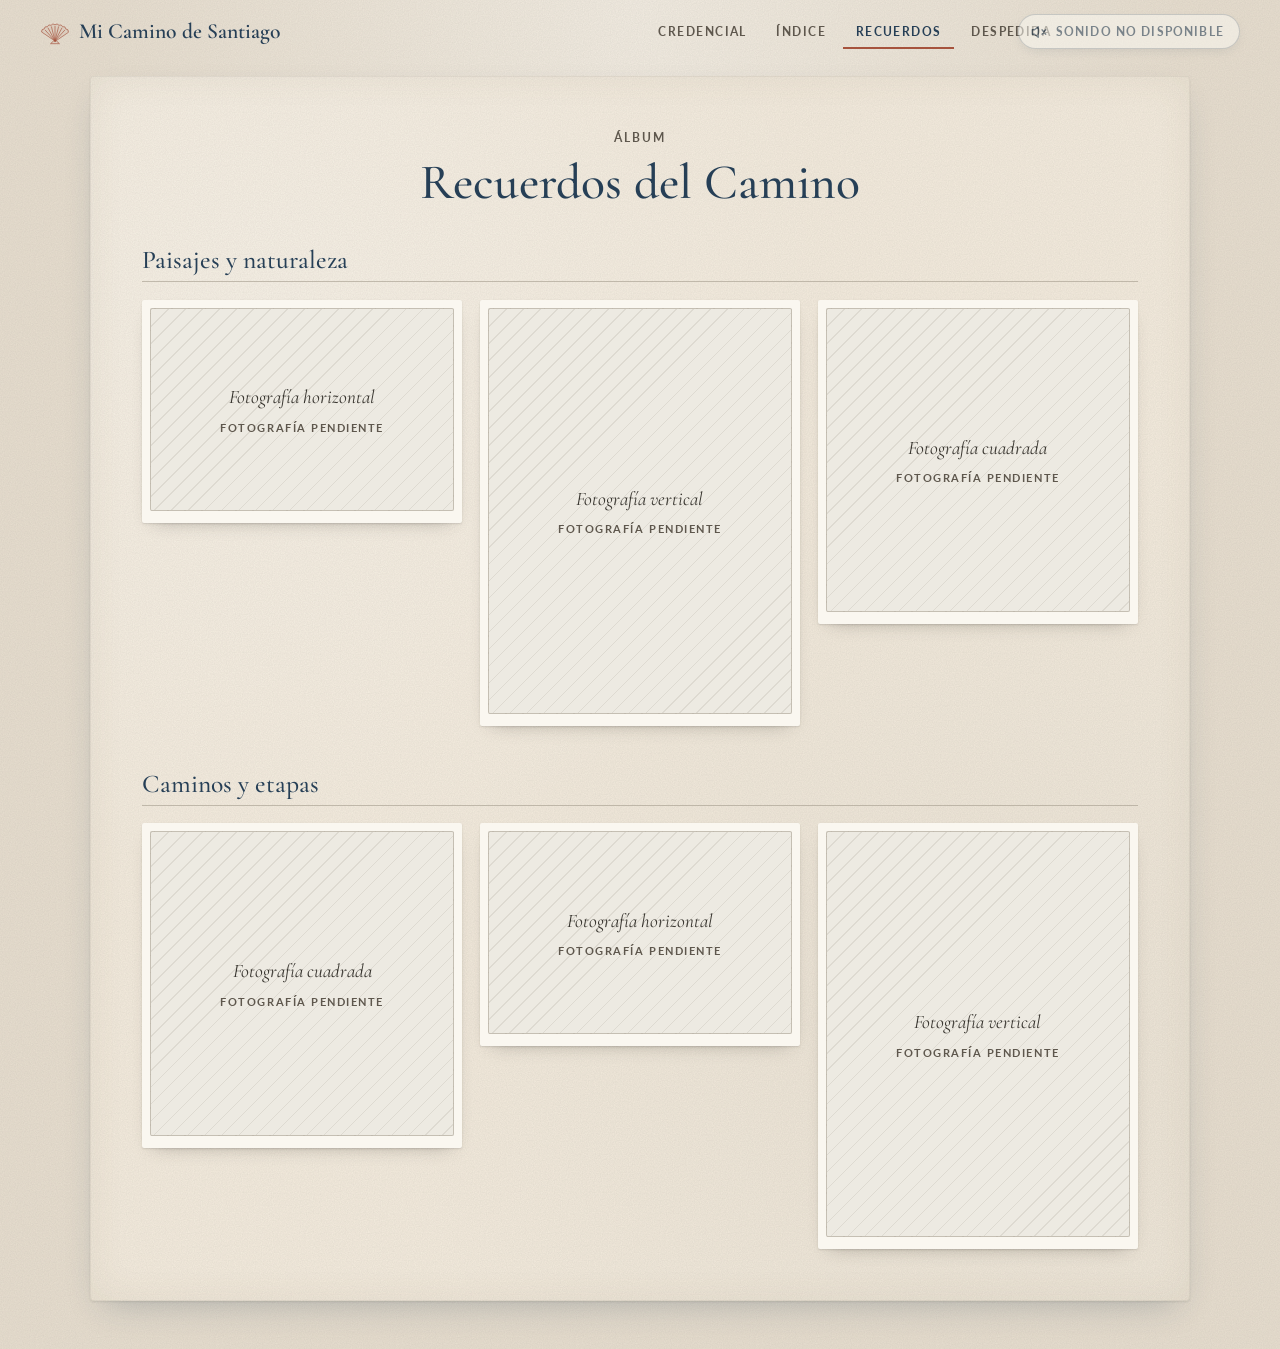
==== album.html @ f54a3381 ":tada: initial commit" ====
<!doctype html>
<html lang="es">
  <head>
    <meta charset="utf-8" />
    <meta name="viewport" content="width=device-width, initial-scale=1" />
    <title>Recuerdos del Camino — Mi Camino de Santiago</title>
    <link rel="preconnect" href="https://fonts.googleapis.com" />
    <link rel="preconnect" href="https://fonts.gstatic.com" crossorigin />
    <link
      rel="stylesheet"
      href="https://fonts.googleapis.com/css2?family=Caveat:wght@500&family=Cormorant+Garamond:ital,wght@0,500;0,600;1,500&family=Lato:wght@400;700&display=swap"
    />
    <link rel="stylesheet" href="css/styles.css" />
  </head>
  <body data-page="album">
    <aside class="sound-dock" data-persist aria-label="Sonido ambiental">
      <button class="sound-toggle" type="button" data-sound-toggle aria-pressed="false">
        <svg class="sound-toggle__icon" viewBox="0 0 24 24" aria-hidden="true">
          <path d="M11 5 6 9H3v6h3l5 4V5Z" />
          <path class="sound-toggle__wave" d="M15.5 8.5a5 5 0 0 1 0 7" />
          <path class="sound-toggle__wave" d="M18.5 5.5a9 9 0 0 1 0 13" />
          <path class="sound-toggle__off" d="m16 9 5 6m0-6-5 6" />
        </svg>
        <span class="sound-toggle__label" data-sound-label>Activar sonido</span>
      </button>
    </aside>

    <header class="site-header">
      <a class="brand" href="index.html"><span class="brand__shell" data-art="shell" data-art-label=""></span>Mi Camino de Santiago</a>
      <nav class="site-nav" aria-label="Principal">
        <ul>
          <li><a href="credential.html">Credencial</a></li>
          <li><a href="stamp-index.html">Índice</a></li>
          <li><a href="album.html" aria-current="page">Recuerdos</a></li>
          <li><a href="farewell.html">Despedida</a></li>
        </ul>
      </nav>
    </header>

    <main id="main" class="page">
      <article class="album paper" aria-labelledby="album-title">
        <header class="album__intro">
          <p class="kicker">Álbum</p>
          <h1 id="album-title">Recuerdos del Camino</h1>
        </header>
        <div id="album-root"></div>
      </article>

      <dialog class="lightbox" id="lightbox" aria-label="Fotografía ampliada">
        <div class="lightbox__inner">
          <button class="lightbox__close" type="button" data-close aria-label="Cerrar">×</button>
          <div id="lightbox-stage"></div>
        </div>
      </dialog>
    </main>

    <script src="js/art.js" defer></script>
    <script src="js/album.js" defer></script>
    <script src="js/stamps.js" defer></script>
    <script src="js/app.js" defer></script>
    <script src="js/music.js" defer></script>
  </body>
</html>
---- css/styles.css ----
/* ==========================================================================
   Mi Camino de Santiago — styles
   ========================================================================== */

:root {
  --cream: #f3ebdd;
  --ivory: #faf7f0;
  --blue: #263f56;
  --terra: #a6533d;
  --charcoal: #393630;
  --gray: #a49b8c;
  --olive: #747b59;

  --ink-soft: #5e574d;
  --desk: #e7decf;
  --line: rgba(164, 155, 140, 0.6);

  --serif: 'Cormorant Garamond', Georgia, 'Times New Roman', serif;
  --sans: 'Lato', system-ui, -apple-system, 'Segoe UI', sans-serif;
  --hand: 'Caveat', 'Segoe Print', cursive;

  --radius: 4px;
  --shadow-paper: 0 1px 2px rgba(57, 54, 48, 0.12), 0 14px 34px -14px rgba(38, 63, 86, 0.3);
  --grain: url("data:image/svg+xml,%3Csvg xmlns='http://www.w3.org/2000/svg' width='180' height='180'%3E%3Cfilter id='n'%3E%3CfeTurbulence type='fractalNoise' baseFrequency='.85' numOctaves='2' stitchTiles='stitch'/%3E%3CfeColorMatrix values='0 0 0 0 .22 0 0 0 0 .2 0 0 0 0 .18 0 0 0 .14 0'/%3E%3C/filter%3E%3Crect width='100%25' height='100%25' filter='url(%23n)'/%3E%3C/svg%3E");
}

/* ---------- Base ---------- */

*,
*::before,
*::after {
  box-sizing: border-box;
}

[hidden] {
  display: none !important;
}

html {
  -webkit-text-size-adjust: 100%;
}

body {
  margin: 0;
  min-height: 100vh;
  font-family: var(--sans);
  font-size: 1.0625rem;
  line-height: 1.65;
  color: var(--charcoal);
  background-color: var(--desk);
  background-image: var(--grain), radial-gradient(ellipse at 50% 0%, rgba(250, 247, 240, 0.55), transparent 60%);
}

img,
svg {
  max-width: 100%;
}

img {
  display: block;
}

h1,
h2,
h3 {
  margin: 0;
  font-family: var(--serif);
  font-weight: 600;
  line-height: 1.1;
  color: var(--blue);
}

p {
  margin: 0 0 1em;
}

a {
  color: var(--blue);
}

:focus-visible {
  outline: 2px solid var(--terra);
  outline-offset: 3px;
  border-radius: 2px;
}

.visually-hidden {
  position: absolute !important;
  width: 1px;
  height: 1px;
  padding: 0;
  margin: -1px;
  overflow: hidden;
  clip: rect(0 0 0 0);
  white-space: nowrap;
  border: 0;
}

.kicker {
  margin: 0 0 0.5rem;
  font-family: var(--sans);
  font-size: 0.72rem;
  font-weight: 700;
  letter-spacing: 0.16em;
  text-transform: uppercase;
  color: var(--ink-soft);
}

.handwritten {
  margin: 0;
  font-family: var(--hand);
  font-size: 1.5rem;
  line-height: 1.3;
  color: var(--blue);
}

main {
  animation: page-in 0.35s ease-out both;
}

main:focus {
  outline: none;
}

@keyframes page-in {
  from {
    opacity: 0;
  }
  to {
    opacity: 1;
  }
}

/* ---------- Paper ---------- */

.paper {
  position: relative;
  background-color: var(--cream);
  background-image: var(--grain),
    radial-gradient(circle at 16% 20%, rgba(250, 247, 240, 0.45), transparent 42%),
    radial-gradient(circle at 84% 80%, rgba(164, 155, 140, 0.1), transparent 45%),
    radial-gradient(ellipse 120% 110% at 50% 50%, transparent 58%, rgba(120, 98, 70, 0.11) 100%);
  border-radius: var(--radius);
  box-shadow: var(--shadow-paper);
}

.paper::after {
  content: '';
  position: absolute;
  inset: 0;
  border-radius: inherit;
  pointer-events: none;
  box-shadow: inset 0 0 0 1px rgba(57, 54, 48, 0.06), inset 0 0 36px rgba(120, 98, 70, 0.08);
}

/* ---------- Buttons ---------- */

.btn {
  display: inline-flex;
  align-items: center;
  justify-content: center;
  gap: 0.5rem;
  padding: 0.7rem 1.25rem;
  font: 700 0.78rem/1.2 var(--sans);
  letter-spacing: 0.12em;
  text-transform: uppercase;
  text-decoration: none;
  color: var(--blue);
  background: transparent;
  border: 1.5px solid currentColor;
  border-radius: 999px;
  cursor: pointer;
  transition: background-color 0.2s, color 0.2s, box-shadow 0.2s, transform 0.1s;
}

.btn:hover {
  color: var(--ivory);
  background-color: var(--blue);
  border-color: var(--blue);
}

.btn:active {
  transform: translateY(1px);
}

.btn[disabled] {
  opacity: 0.4;
  cursor: not-allowed;
  color: var(--blue);
  background: transparent;
  transform: none;
}

.btn small {
  font-size: 0.85em;
  font-weight: 400;
  letter-spacing: 0.04em;
  text-transform: none;
}

.btn--quiet {
  border-color: transparent;
}

.btn--quiet:hover {
  color: var(--blue);
  background-color: rgba(38, 63, 86, 0.08);
  border-color: transparent;
}

.btn--cream {
  color: var(--blue);
  background-color: var(--cream);
  border-color: var(--cream);
}

.btn--cream:hover {
  color: var(--blue);
  background-color: var(--ivory);
  border-color: var(--ivory);
  box-shadow: 0 0 0 4px rgba(243, 235, 221, 0.25);
}

.btn--cream:focus-visible {
  outline-color: var(--cream);
}

/* ---------- Sound toggle ---------- */

.sound-toggle {
  display: inline-flex;
  align-items: center;
  gap: 0.5rem;
  padding: 0.45rem 0.95rem 0.45rem 0.7rem;
  font: 700 0.72rem/1.2 var(--sans);
  letter-spacing: 0.1em;
  text-transform: uppercase;
  color: var(--blue);
  background: var(--ivory);
  border: 1.5px solid rgba(38, 63, 86, 0.35);
  border-radius: 999px;
  cursor: pointer;
  transition: background-color 0.2s, color 0.2s, border-color 0.2s, transform 0.1s;
}

.sound-toggle:hover {
  border-color: var(--blue);
}

.sound-toggle:active {
  transform: translateY(1px);
}

.sound-toggle[aria-pressed='true'] {
  color: var(--ivory);
  background: var(--blue);
  border-color: var(--blue);
}

.sound-toggle[disabled] {
  opacity: 0.55;
  cursor: not-allowed;
  transform: none;
}

.sound-toggle__icon {
  width: 18px;
  height: 18px;
  flex: none;
  fill: none;
  stroke: currentColor;
  stroke-width: 1.8;
  stroke-linecap: round;
  stroke-linejoin: round;
}

.sound-toggle__wave,
[data-state='on'] .sound-toggle__off {
  display: none;
}

[data-state='on'] .sound-toggle__wave {
  display: inline;
}

[data-state='loading'] .sound-toggle__icon {
  animation: pulse 1.2s ease-in-out infinite;
}

@keyframes pulse {
  50% {
    opacity: 0.35;
  }
}

.sound-dock {
  position: fixed;
  top: 0.9rem;
  right: clamp(1rem, 4vw, 2.5rem);
  z-index: 20;
}

.sound-dock .sound-toggle {
  box-shadow: 0 4px 14px -6px rgba(38, 63, 86, 0.35);
}

@media (max-width: 560px) {
  .sound-toggle {
    padding: 0.55rem;
  }

  .sound-toggle__label {
    position: absolute;
    width: 1px;
    height: 1px;
    overflow: hidden;
    clip: rect(0 0 0 0);
    white-space: nowrap;
  }
}

.ambient-player {
  position: fixed;
  left: -10000px;
  top: 0;
  width: 200px;
  height: 200px;
  overflow: hidden;
  pointer-events: none;
}

/* ---------- Header ---------- */

.site-header {
  display: flex;
  flex-wrap: wrap;
  align-items: center;
  justify-content: space-between;
  gap: 0.75rem 1.25rem;
  padding: 0.9rem calc(clamp(1rem, 4vw, 2.5rem) + 11rem) 0.9rem clamp(1rem, 4vw, 2.5rem);
}

@media (max-width: 760px) {
  .site-header {
    padding-right: clamp(1rem, 4vw, 2.5rem);
  }

  .brand {
    margin-right: 11rem;
  }
}

@media (max-width: 560px) {
  .brand {
    margin-right: 3rem;
  }
}

.brand {
  display: inline-flex;
  align-items: center;
  gap: 0.55rem;
  font-family: var(--serif);
  font-size: 1.35rem;
  font-weight: 600;
  color: var(--blue);
  text-decoration: none;
}

.brand:hover {
  color: var(--terra);
}

.brand__shell {
  display: inline-block;
  width: 30px;
  height: 30px;
  color: var(--terra);
}

.brand__shell svg {
  width: 100%;
  height: 100%;
  display: block;
}

.site-nav ul {
  display: flex;
  gap: 0.25rem;
  margin: 0;
  padding: 0;
  list-style: none;
}

.site-nav a {
  display: block;
  padding: 0.45rem 0.8rem;
  font-size: 0.75rem;
  font-weight: 700;
  letter-spacing: 0.12em;
  text-transform: uppercase;
  text-decoration: none;
  color: var(--ink-soft);
  border-radius: 999px;
  transition: background-color 0.2s, color 0.2s;
}

.site-nav a:hover {
  color: var(--blue);
  background: rgba(38, 63, 86, 0.08);
}

.site-nav a:active {
  background: rgba(38, 63, 86, 0.14);
}

.site-nav a[aria-current='page'] {
  color: var(--blue);
  box-shadow: inset 0 -2px 0 var(--terra);
  border-radius: 0;
}

@media (max-width: 760px) {
  .site-nav {
    order: 3;
    width: 100%;
    overflow-x: auto;
  }

  .site-nav {
    scrollbar-width: none;
  }

  .site-nav::-webkit-scrollbar {
    display: none;
  }

  .site-nav ul {
    justify-content: space-between;
    gap: 0;
    min-width: max-content;
  }

  .site-nav a {
    padding: 0.4rem 0.55rem;
    letter-spacing: 0.08em;
  }
}

/* ---------- Cover ---------- */

.page-cover {
  display: flex;
  flex-direction: column;
}

.cover {
  flex: 1;
  display: grid;
  place-items: center;
  padding: 4.5rem 1rem 3rem;
}

.booklet {
  position: relative;
  display: flex;
  flex-direction: column;
  align-items: center;
  justify-content: space-between;
  gap: 1.25rem;
  width: min(390px, 90vw);
  min-height: min(560px, 125vw);
  padding: 2.75rem 2rem 2.5rem 2.6rem;
  text-align: center;
  color: var(--cream);
  background-color: var(--blue);
  background-image: var(--grain),
    repeating-linear-gradient(0deg, rgba(255, 255, 255, 0.025) 0 1px, transparent 1px 3px),
    repeating-linear-gradient(90deg, rgba(0, 0, 0, 0.035) 0 1px, transparent 1px 3px),
    linear-gradient(90deg, rgba(0, 0, 0, 0.3), transparent 6%, rgba(255, 255, 255, 0.06) 7%, transparent 11%);
  border-radius: 4px 12px 12px 4px;
  box-shadow: 0 2px 3px rgba(0, 0, 0, 0.2), 0 34px 60px -24px rgba(38, 63, 86, 0.6),
    inset 0 0 0 1px rgba(255, 255, 255, 0.06), inset -8px 0 14px -10px rgba(0, 0, 0, 0.45);
}

.booklet::before {
  content: '';
  position: absolute;
  inset: 14px 14px 14px 24px;
  border: 1px solid rgba(243, 235, 221, 0.32);
  border-radius: 6px;
  pointer-events: none;
}

.booklet__kicker {
  margin: 0;
  font-size: 0.7rem;
  font-weight: 700;
  letter-spacing: 0.28em;
  text-transform: uppercase;
  color: rgba(243, 235, 221, 0.82);
}

.booklet__title {
  font-size: clamp(2.2rem, 8vw, 2.8rem);
  font-weight: 500;
  color: var(--cream);
}

.booklet__shell {
  display: flex;
  flex-direction: column;
  align-items: center;
  gap: 0.5rem;
}

.booklet__hint {
  margin: 0;
  font-size: 0.78rem;
  color: rgba(243, 235, 221, 0.8);
}

/* ---------- Scallop shell ---------- */

.shell-toggle {
  display: grid;
  place-items: center;
  width: 156px;
  height: 156px;
  padding: 0;
  color: var(--cream);
  background: none;
  border: 0;
  border-radius: 50%;
  cursor: pointer;
  transition: transform 0.25s ease;
}

.shell-toggle:hover {
  transform: rotate(-4deg) scale(1.04);
}

.shell-toggle:active {
  transform: scale(0.97);
}

.shell-toggle:focus-visible {
  outline-color: var(--cream);
  outline-offset: 4px;
}

.shell-toggle__front,
.shell-toggle__front svg {
  display: block;
  width: 150px;
  height: 150px;
}

.shell-toggle.is-revealed .shell-toggle__front {
  display: none;
}

.shell-toggle__back {
  display: grid;
  place-items: center;
  width: 150px;
  height: 150px;
  padding: 1.25rem;
  font-family: var(--hand);
  font-size: 1.3rem;
  line-height: 1.15;
  color: var(--blue);
  background: var(--cream);
  border-radius: 50%;
  box-shadow: inset 0 0 0 4px var(--cream), inset 0 0 0 5.5px rgba(38, 63, 86, 0.55);
}

/* ---------- Page ---------- */

.page {
  max-width: 1180px;
  margin: 0 auto;
  padding: 0.75rem clamp(0.75rem, 3vw, 2rem) 3rem;
}

/* ---------- Credential ---------- */

.spread {
  display: grid;
  grid-template-columns: 1fr;
  max-width: 560px;
  margin: 0 auto;
}

.leaf {
  display: flex;
  flex-direction: column;
  min-height: 600px;
  padding: 2rem clamp(1.1rem, 3vw, 2.5rem) 1.25rem;
}

@media (min-width: 900px) {
  .spread {
    grid-template-columns: 1fr 1fr;
    max-width: 1100px;
    filter: drop-shadow(0 22px 28px rgba(38, 63, 86, 0.2));
  }

  .spread .leaf {
    box-shadow: none;
  }

  .spread .leaf:nth-child(1) {
    border-radius: var(--radius) 0 0 var(--radius);
  }

  .spread .leaf:nth-child(2) {
    border-radius: 0 var(--radius) var(--radius) 0;
  }

  .spread .leaf::before {
    content: '';
    position: absolute;
    top: 0;
    bottom: 0;
    width: 44px;
    pointer-events: none;
  }

  .spread .leaf:nth-child(1)::before {
    right: 0;
    background: linear-gradient(90deg, transparent, rgba(57, 54, 48, 0.13));
  }

  .spread .leaf:nth-child(2)::before {
    left: 0;
    background: linear-gradient(270deg, transparent, rgba(57, 54, 48, 0.1));
  }
}

@media (max-width: 899px) {
  .leaf {
    min-height: auto;
  }
}

.leaf__head {
  margin-bottom: 1.4rem;
  padding-bottom: 1rem;
  text-align: center;
  border-bottom: 1px solid var(--line);
}

.leaf__title {
  font-size: 1.75rem;
  font-weight: 500;
}

.leaf__grid {
  flex: 1;
  display: grid;
  grid-template-columns: minmax(0, 1fr) minmax(0, 1fr);
  align-content: start;
  align-items: start;
  gap: 1rem;
  margin: 0;
  padding: 0;
  list-style: none;
}

.leaf__grid[data-count='2'] li:nth-child(2) {
  margin-top: 3rem;
}

.leaf__grid[data-count='3'] li:nth-child(3) {
  grid-column: 1 / -1;
  justify-self: center;
  width: calc(50% - 0.5rem);
}

.leaf__foot {
  padding-top: 1rem;
  font-family: var(--serif);
  font-style: italic;
  text-align: center;
  color: var(--ink-soft);
}

.leaf--blank {
  justify-content: center;
  align-items: center;
}

.leaf__end {
  margin: 0;
  font-family: var(--serif);
  font-size: 1.25rem;
  font-style: italic;
  color: var(--ink-soft);
}

.slot {
  position: relative;
  aspect-ratio: 1;
  border: 1px dashed rgba(164, 155, 140, 0.9);
  border-radius: 3px;
}

.slot__link,
.slot__inner {
  position: absolute;
  inset: 0;
  display: flex;
  flex-direction: column;
  align-items: center;
  justify-content: center;
  gap: 0.45rem;
  padding: 0.75rem;
  color: inherit;
  text-decoration: none;
  border-radius: inherit;
}

.slot__link {
  transition: background-color 0.2s;
}

.slot__link:hover {
  background-color: rgba(250, 247, 240, 0.65);
}

.slot__num {
  position: absolute;
  top: 0.45rem;
  left: 0.6rem;
  font-size: 0.7rem;
  font-weight: 700;
  letter-spacing: 0.12em;
  color: var(--ink-soft);
}

.slot__art {
  display: block;
  width: 68%;
  max-width: 150px;
  transform: rotate(var(--rot, 0deg));
  transition: transform 0.25s ease;
}

.slot__art svg {
  display: block;
  width: 100%;
  height: auto;
}

.slot__link:hover .slot__art {
  transform: rotate(var(--rot, 0deg)) scale(1.06);
}

.slot__link:active .slot__art {
  transform: rotate(var(--rot, 0deg)) scale(0.97);
}

.slot__title {
  font-size: 0.78rem;
  line-height: 1.3;
  text-align: center;
  color: var(--ink-soft);
}

.slot--ready .slot__title {
  font-weight: 700;
  color: var(--charcoal);
}

.slot--pending .slot__art {
  width: 50%;
  color: var(--gray);
}

@media (max-width: 420px) {
  .leaf__grid {
    gap: 0.6rem;
  }

  .slot__title {
    font-size: 0.72rem;
  }
}

/* ---------- Stamp artwork ---------- */

.stamp-art {
  overflow: visible;
}

.stamp-art text {
  font-family: var(--sans);
  font-weight: 700;
}

.stamp-art .art-serif {
  font-family: var(--serif);
  font-weight: 600;
}

/* ---------- Pager ---------- */

.pager {
  display: flex;
  flex-wrap: wrap;
  align-items: center;
  justify-content: space-between;
  gap: 0.75rem;
  max-width: 1100px;
  margin: 1.5rem auto 0;
}

.pager__status {
  margin: 0;
  font-size: 0.85rem;
  color: var(--ink-soft);
}

.pager__center {
  display: flex;
  flex-wrap: wrap;
  justify-content: center;
  gap: 0.25rem;
}

@media (max-width: 640px) {
  .pager {
    justify-content: center;
  }

  .pager__status,
  .pager__center {
    order: -1;
    width: 100%;
    text-align: center;
  }
}

/* ---------- Stamp index ---------- */

.index {
  max-width: 900px;
  margin: 0 auto;
  padding: clamp(1.5rem, 5vw, 3.25rem);
}

.index__intro {
  text-align: center;
}

.index__intro h1 {
  font-size: clamp(2.2rem, 6vw, 3.1rem);
  font-weight: 500;
}

.index__chapters {
  display: grid;
  gap: 2.25rem;
  margin-top: 2.25rem;
}

@media (min-width: 760px) {
  .index__chapters {
    grid-template-columns: 1fr 1fr;
    column-gap: 3rem;
  }
}

.index__chapter h2 {
  margin-bottom: 0.5rem;
  padding-bottom: 0.45rem;
  font-size: 1.5rem;
  font-weight: 500;
  border-bottom: 1px solid var(--line);
}

.index__chapter .kicker {
  margin-bottom: 0.2rem;
}

.index__list {
  margin: 0;
  padding: 0;
  list-style: none;
}

.index__item {
  display: grid;
  grid-template-columns: 2.4rem 1fr auto;
  align-items: baseline;
  gap: 0.75rem;
  padding: 0.4rem 0.5rem;
  color: var(--charcoal);
  text-decoration: none;
  border-radius: 3px;
}

a.index__item {
  transition: background-color 0.2s;
}

a.index__item:hover {
  background-color: rgba(38, 63, 86, 0.08);
}

a.index__item:active {
  background-color: rgba(38, 63, 86, 0.14);
}

a.index__item .index__title {
  font-weight: 700;
}

.index__num {
  font-family: var(--serif);
  font-size: 1.2rem;
  font-weight: 600;
  color: var(--blue);
}

.index__status {
  font-size: 0.68rem;
  font-weight: 700;
  letter-spacing: 0.12em;
  text-transform: uppercase;
  color: var(--terra);
}

.index__item.is-pending,
.is-pending .index__num,
.is-pending .index__status {
  color: var(--ink-soft);
  font-weight: 400;
}

/* ---------- Stamp sheet ---------- */

.sheet {
  max-width: 1060px;
  margin: 0 auto;
  padding: clamp(1.25rem, 4.5vw, 3.25rem);
}

.sheet__head::after {
  content: '';
  display: table;
  clear: both;
}

.sheet__title {
  margin-bottom: 0.35rem;
  font-size: clamp(2.2rem, 5.5vw, 3.5rem);
  font-weight: 500;
}

.sheet__subtitle {
  font-family: var(--serif);
  font-size: 1.3rem;
  font-style: italic;
  color: var(--ink-soft);
}

.sheet__stamp {
  float: right;
  display: block;
  width: clamp(92px, 14vw, 140px);
  margin: 0 0 1rem 1.25rem;
  opacity: 0.93;
  transform: rotate(var(--rot, 0deg));
}

.sheet__stamp svg {
  display: block;
  width: 100%;
  height: auto;
}

.sheet__date {
  margin: 0;
  font-size: 0.8rem;
  font-weight: 700;
  letter-spacing: 0.16em;
  text-transform: uppercase;
  color: var(--terra);
}

.prose p {
  max-width: 62ch;
}

/* Stamp layout: preparation */

.layout-prep {
  display: grid;
  gap: 2rem;
}

@media (min-width: 820px) {
  .layout-prep {
    grid-template-columns: 5fr 7fr;
    align-items: start;
    gap: 3rem;
  }
}

.layout-prep .photo--print {
  transform: rotate(-1.2deg);
}

.diary-note {
  position: relative;
  max-width: 320px;
  margin: 2rem auto 0;
  padding: 1.25rem 1.25rem 1.35rem;
  background: var(--ivory);
  transform: rotate(1.6deg);
  box-shadow: 0 1px 2px rgba(57, 54, 48, 0.15), 0 8px 16px -10px rgba(57, 54, 48, 0.4);
}

.diary-note::before {
  content: '';
  position: absolute;
  top: -11px;
  left: 50%;
  width: 86px;
  height: 22px;
  background: rgba(164, 155, 140, 0.32);
  transform: translateX(-50%) rotate(-3deg);
}

.tips {
  margin-top: 2rem;
  padding: 1.25rem 1.5rem;
  background: rgba(250, 247, 240, 0.7);
  border-left: 3px solid var(--olive);
  border-radius: 0 3px 3px 0;
}

.tips h2 {
  margin-bottom: 0.75rem;
  font-size: 1.4rem;
  color: var(--olive);
}

.tips ul {
  display: grid;
  gap: 0.5rem;
  margin: 0;
  padding: 0;
  list-style: none;
}

.tips li {
  position: relative;
  padding-left: 1.5rem;
}

.tips li::before {
  content: '→';
  position: absolute;
  left: 0;
  color: var(--terra);
}

/* Stamp layout: day on the Camino */

.layout-day .layout-day__hero {
  margin-bottom: 2rem;
}

.layout-day__head {
  margin-bottom: 2rem;
  padding-bottom: 1.25rem;
  border-bottom: 1px solid var(--line);
}

.layout-day__head .sheet__stamp {
  position: relative;
  margin-top: -4.5rem;
}

.layout-day__body {
  display: grid;
  gap: 2.25rem;
}

@media (min-width: 820px) {
  .layout-day__body {
    grid-template-columns: 7fr 4fr;
    gap: 3rem;
  }
}

.moments h2 {
  margin-bottom: 1.1rem;
  font-size: 1.6rem;
}

.moments ol {
  display: grid;
  gap: 1.1rem;
  margin: 0;
  padding: 0;
  list-style: none;
  counter-reset: moment;
}

.moments li {
  position: relative;
  padding-left: 2.6rem;
  counter-increment: moment;
}

.moments li::before {
  content: counter(moment, upper-roman);
  position: absolute;
  left: 0;
  top: -0.2rem;
  font-family: var(--serif);
  font-size: 1.5rem;
  font-style: italic;
  color: var(--terra);
}

.facts {
  display: grid;
  grid-template-columns: auto 1fr;
  gap: 0.5rem 1rem;
  margin: 0 0 2rem;
  padding: 1rem 1.25rem;
  font-size: 0.95rem;
  background: rgba(250, 247, 240, 0.55);
  border: 1.5px solid var(--olive);
  border-radius: 3px;
}

.facts dt {
  padding-top: 0.2rem;
  font-size: 0.7rem;
  font-weight: 700;
  letter-spacing: 0.14em;
  text-transform: uppercase;
  color: var(--ink-soft);
}

.facts dd {
  margin: 0;
}

.secret .photo--print {
  transform: rotate(1.4deg);
}

.secret__btn {
  width: 100%;
  margin-top: 1rem;
}

.secret__btn.is-revealed {
  color: var(--ivory);
  background: var(--terra);
  border-color: var(--terra);
}

.secret__story {
  margin-top: 0.85rem;
  padding: 0.85rem 1rem;
  font-size: 1.4rem;
  background: var(--ivory);
  border-radius: 3px;
}

/* Stamp layout: pending */

.layout-pending {
  max-width: 640px;
  text-align: center;
}

.layout-pending__art {
  display: block;
  width: 130px;
  margin: 0 auto 1.25rem;
  color: var(--gray);
}

.layout-pending__art svg {
  display: block;
  width: 100%;
  height: auto;
}

.layout-pending__text {
  margin: 0.5rem 0 0;
  font-family: var(--serif);
  font-size: 1.3rem;
  font-style: italic;
  color: var(--ink-soft);
}

/* ---------- Photos ---------- */

.photo {
  position: relative;
  margin: 0;
}

.photo--landscape {
  --ratio: 3 / 2;
}

.photo--portrait {
  --ratio: 3 / 4;
}

.photo--square {
  --ratio: 1 / 1;
}

.photo--panorama {
  --ratio: 21 / 9;
}

@media (max-width: 600px) {
  .photo--panorama {
    --ratio: 16 / 9;
  }
}

.photo img,
.photo__ph {
  width: 100%;
  aspect-ratio: var(--ratio);
  object-fit: cover;
  border-radius: 2px;
}

.photo__ph {
  display: flex;
  flex-direction: column;
  align-items: center;
  justify-content: center;
  gap: 0.3rem;
  padding: 1rem;
  text-align: center;
  color: var(--ink-soft);
  background-color: rgba(164, 155, 140, 0.14);
  background-image: repeating-linear-gradient(135deg, rgba(164, 155, 140, 0.2) 0 1px, transparent 1px 12px);
  border: 1px solid rgba(164, 155, 140, 0.55);
}

.photo__ph-label {
  font-family: var(--serif);
  font-size: 1.2rem;
  font-style: italic;
  color: var(--charcoal);
}

.photo__ph-hint {
  font-size: 0.68rem;
  font-weight: 700;
  letter-spacing: 0.14em;
  text-transform: uppercase;
}

.photo figcaption {
  margin-top: 0.6rem;
  font-size: 0.9rem;
  color: var(--ink-soft);
}

.photo--print {
  padding: 0.6rem 0.6rem 0.9rem;
  background: var(--ivory);
  box-shadow: 0 1px 2px rgba(57, 54, 48, 0.15), 0 10px 20px -12px rgba(57, 54, 48, 0.45);
}

/* ---------- Album ---------- */

.album {
  max-width: 1100px;
  margin: 0 auto;
  padding: clamp(1.5rem, 5vw, 3.25rem);
}

.album__intro {
  margin-bottom: 2.25rem;
  text-align: center;
}

.album__intro h1 {
  font-size: clamp(2.2rem, 6vw, 3.1rem);
  font-weight: 500;
}

.album__cat + .album__cat {
  margin-top: 2.75rem;
}

.album__cat h2 {
  margin-bottom: 1.1rem;
  padding-bottom: 0.45rem;
  font-size: 1.6rem;
  font-weight: 500;
  border-bottom: 1px solid var(--line);
}

.album__grid {
  margin: 0;
  padding: 0;
  list-style: none;
  columns: 3 230px;
  column-gap: 1.1rem;
}

.album__grid li {
  break-inside: avoid;
  margin-bottom: 1.1rem;
}

.album__item {
  display: block;
  width: 100%;
  padding: 0.5rem 0.5rem 0.75rem;
  font: inherit;
  background: var(--ivory);
  border: 0;
  border-radius: 2px;
  box-shadow: 0 1px 2px rgba(57, 54, 48, 0.15), 0 8px 18px -12px rgba(57, 54, 48, 0.45);
  cursor: zoom-in;
  transition: transform 0.2s ease, box-shadow 0.2s ease;
}

.album__item:hover {
  transform: translateY(-2px) rotate(-0.5deg);
  box-shadow: 0 2px 4px rgba(57, 54, 48, 0.15), 0 16px 26px -14px rgba(57, 54, 48, 0.5);
}

.album__item:active {
  transform: translateY(0) scale(0.99);
}

.lightbox {
  width: min(92vw, 1100px);
  max-height: 92vh;
  padding: 0;
  background: transparent;
  border: 0;
}

.lightbox::backdrop {
  background: rgba(38, 63, 86, 0.8);
}

.lightbox__inner {
  position: relative;
  padding: 0.75rem 0.75rem 1rem;
  background: var(--ivory);
  border-radius: 3px;
}

.lightbox .photo img,
.lightbox .photo__ph {
  max-height: 78vh;
  object-fit: contain;
}

.lightbox__close {
  position: absolute;
  top: 1.1rem;
  right: 1.1rem;
  z-index: 1;
  width: 2.5rem;
  height: 2.5rem;
  font-size: 1.5rem;
  line-height: 1;
  color: var(--blue);
  background: var(--ivory);
  border: 1.5px solid var(--blue);
  border-radius: 50%;
  cursor: pointer;
  transition: background-color 0.2s, color 0.2s;
}

.lightbox__close:hover {
  color: var(--ivory);
  background: var(--blue);
}

/* ---------- Farewell ---------- */

.farewell {
  max-width: 780px;
  margin: 0 auto;
  padding: clamp(2rem, 6vw, 4rem) clamp(1.25rem, 5vw, 3.5rem);
  text-align: center;
}

.farewell h1 {
  font-size: clamp(2.1rem, 5.5vw, 3.2rem);
  font-weight: 500;
}

.farewell__text {
  max-width: 56ch;
  margin: 1.25rem auto 0;
}

.farewell__seal {
  margin: 2.5rem auto 0;
}

.farewell__stamp {
  display: block;
  width: 180px;
  margin: 0 auto 1rem;
  transform: rotate(-6deg);
}

.farewell__stamp svg {
  display: block;
  width: 100%;
  height: auto;
}

.farewell__seal figcaption {
  font-family: var(--hand);
  font-size: 1.5rem;
  color: var(--terra);
}

.farewell__links {
  display: flex;
  flex-wrap: wrap;
  justify-content: center;
  gap: 0.75rem;
  margin-top: 2.5rem;
}

/* ---------- Reduced motion ---------- */

@media (prefers-reduced-motion: reduce) {
  *,
  *::before,
  *::after {
    animation: none !important;
    transition: none !important;
    scroll-behavior: auto !important;
  }
}
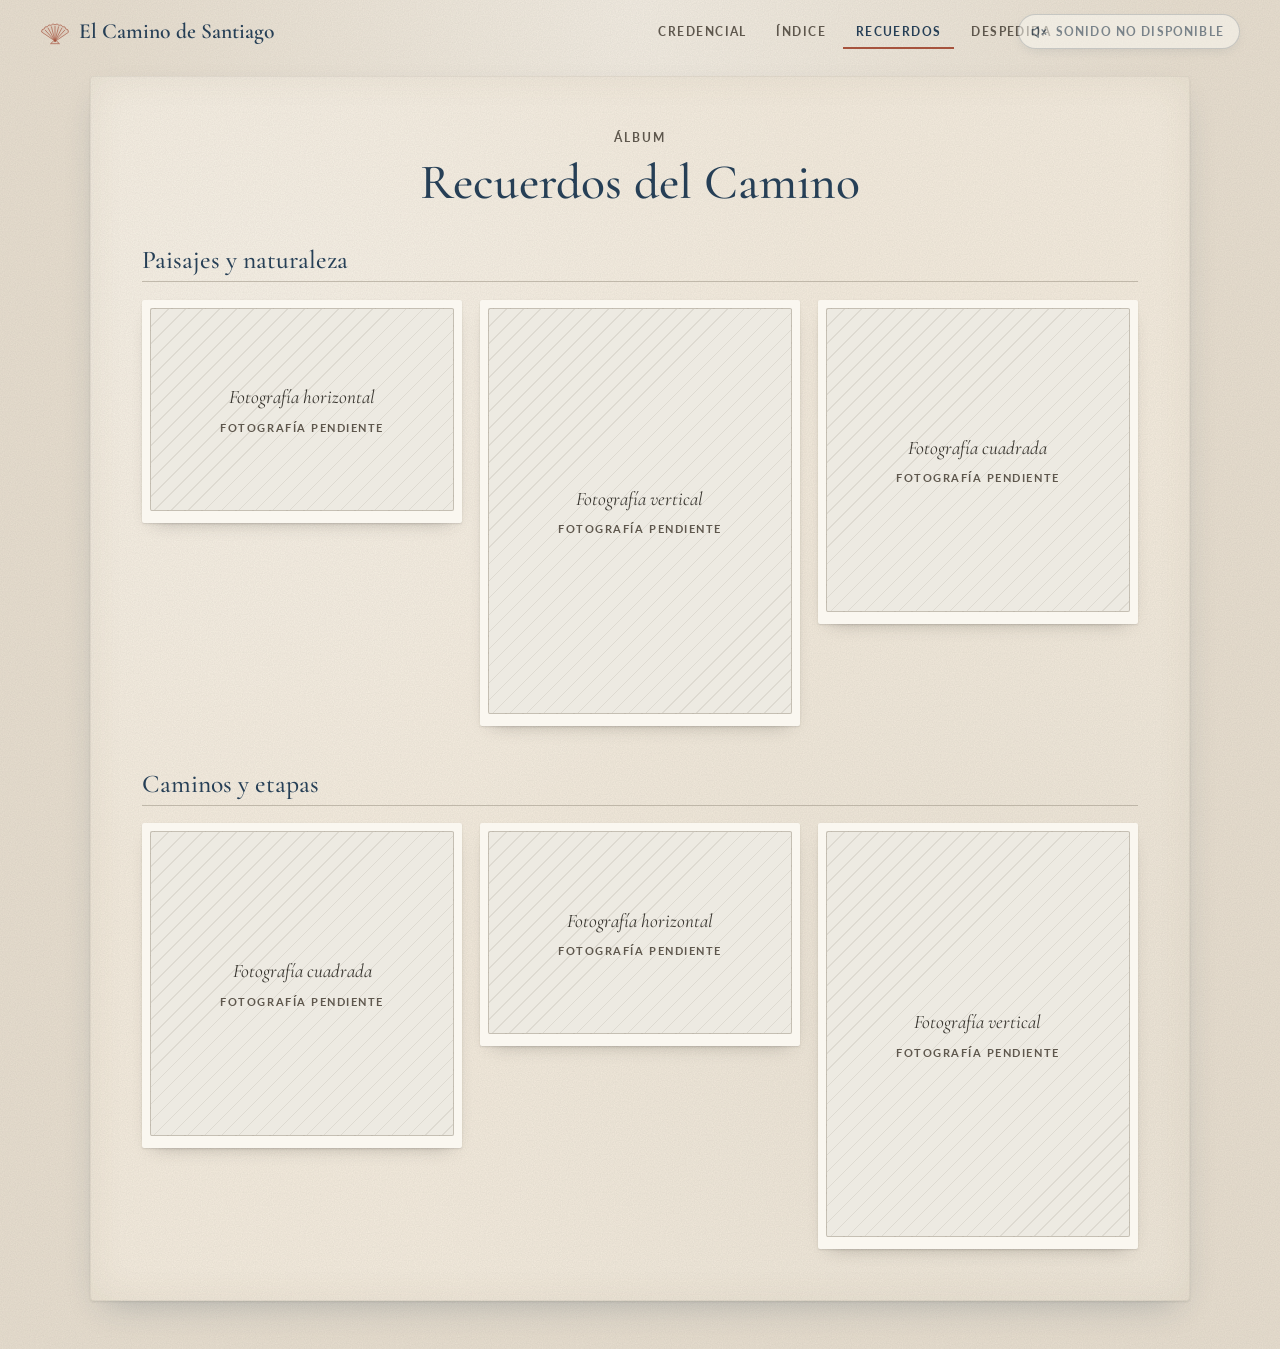
==== commit 4e94d387: "Add content.md" ====
--- a/album.html
+++ b/album.html
@@ -3,7 +3,7 @@
   <head>
     <meta charset="utf-8" />
     <meta name="viewport" content="width=device-width, initial-scale=1" />
-    <title>Recuerdos del Camino — Mi Camino de Santiago</title>
+    <title>Recuerdos del Camino — El Camino de Santiago</title>
     <link rel="preconnect" href="https://fonts.googleapis.com" />
     <link rel="preconnect" href="https://fonts.gstatic.com" crossorigin />
     <link
@@ -26,7 +26,7 @@
     </aside>
 
     <header class="site-header">
-      <a class="brand" href="index.html"><span class="brand__shell" data-art="shell" data-art-label=""></span>Mi Camino de Santiago</a>
+      <a class="brand" href="index.html"><span class="brand__shell" data-art="shell" data-art-label=""></span>El Camino de Santiago</a>
       <nav class="site-nav" aria-label="Principal">
         <ul>
           <li><a href="credential.html">Credencial</a></li>
@@ -56,6 +56,7 @@
 
     <script src="js/art.js" defer></script>
     <script src="js/album.js" defer></script>
+    <script src="js/content.js" defer></script>
     <script src="js/stamps.js" defer></script>
     <script src="js/app.js" defer></script>
     <script src="js/music.js" defer></script>
--- a/css/styles.css
+++ b/css/styles.css
@@ -1,5 +1,5 @@
 /* ==========================================================================
-   Mi Camino de Santiago — styles
+   El Camino de Santiago — styles
    ========================================================================== */
 
 :root {
@@ -585,6 +585,131 @@
 
 /* ---------- Credential ---------- */
 
+.credential__viewer {
+  display: grid;
+  grid-template-columns: auto minmax(0, 1fr) auto;
+  align-items: center;
+  gap: clamp(0.25rem, 2vw, 1rem);
+  max-width: 1180px;
+  margin: 0 auto;
+}
+
+.credential__book {
+  min-width: 0;
+}
+
+.credential__status {
+  margin: 0.65rem 0 0;
+  text-align: center;
+}
+
+.pager-edge {
+  display: grid;
+  place-items: center;
+  flex-shrink: 0;
+  width: 2.65rem;
+  height: 2.65rem;
+  padding: 0;
+  color: var(--blue);
+  background: var(--ivory);
+  border: 1.5px solid rgba(38, 63, 86, 0.35);
+  border-radius: 50%;
+  cursor: pointer;
+  box-shadow: 0 2px 8px -4px rgba(38, 63, 86, 0.35);
+  transition: background-color 0.2s, color 0.2s, border-color 0.2s, transform 0.1s;
+}
+
+.pager-edge__icon {
+  font-size: 1.15rem;
+  line-height: 1;
+}
+
+.pager-edge:hover {
+  color: var(--ivory);
+  background: var(--blue);
+  border-color: var(--blue);
+}
+
+.pager-edge:active {
+  transform: scale(0.96);
+}
+
+.pager-edge[disabled] {
+  opacity: 0.38;
+  cursor: not-allowed;
+  transform: none;
+}
+
+.pager-edge[disabled]:hover {
+  color: var(--blue);
+  background: var(--ivory);
+  border-color: rgba(38, 63, 86, 0.35);
+}
+
+@media (min-width: 900px) {
+  .credential__viewer {
+    align-items: stretch;
+  }
+
+  .pager-edge {
+    align-self: center;
+    width: 3.1rem;
+    height: 3.1rem;
+  }
+}
+
+.page--credential,
+.page--stamp {
+  padding-bottom: 1.75rem;
+}
+
+.content-error {
+  max-width: 40rem;
+  margin: 1rem auto;
+  padding: 0.85rem 1.1rem;
+  font-size: 0.95rem;
+  color: var(--charcoal);
+  background: rgba(166, 83, 61, 0.12);
+  border-left: 3px solid var(--terra);
+  border-radius: 3px;
+}
+
+.stamp__viewer {
+  display: grid;
+  grid-template-columns: auto minmax(0, 1fr) auto;
+  align-items: center;
+  gap: clamp(0.25rem, 2vw, 1rem);
+  max-width: 1180px;
+  margin: 0 auto;
+}
+
+.stamp__book {
+  min-width: 0;
+}
+
+.stamp__status {
+  margin: 0.65rem 0 0;
+  text-align: center;
+}
+
+.stamp__links {
+  display: flex;
+  flex-wrap: wrap;
+  justify-content: center;
+  gap: 0.25rem 0.75rem;
+  margin-top: 0.85rem;
+}
+
+@media (min-width: 900px) {
+  .stamp__viewer {
+    align-items: stretch;
+  }
+
+  .stamp__viewer .pager-edge {
+    align-self: center;
+  }
+}
+
 .spread {
   display: grid;
   grid-template-columns: 1fr;
@@ -641,6 +766,11 @@
 @media (max-width: 899px) {
   .leaf {
     min-height: auto;
+  }
+
+  .credential__book,
+  .stamp__book {
+    touch-action: pan-y;
   }
 }
 
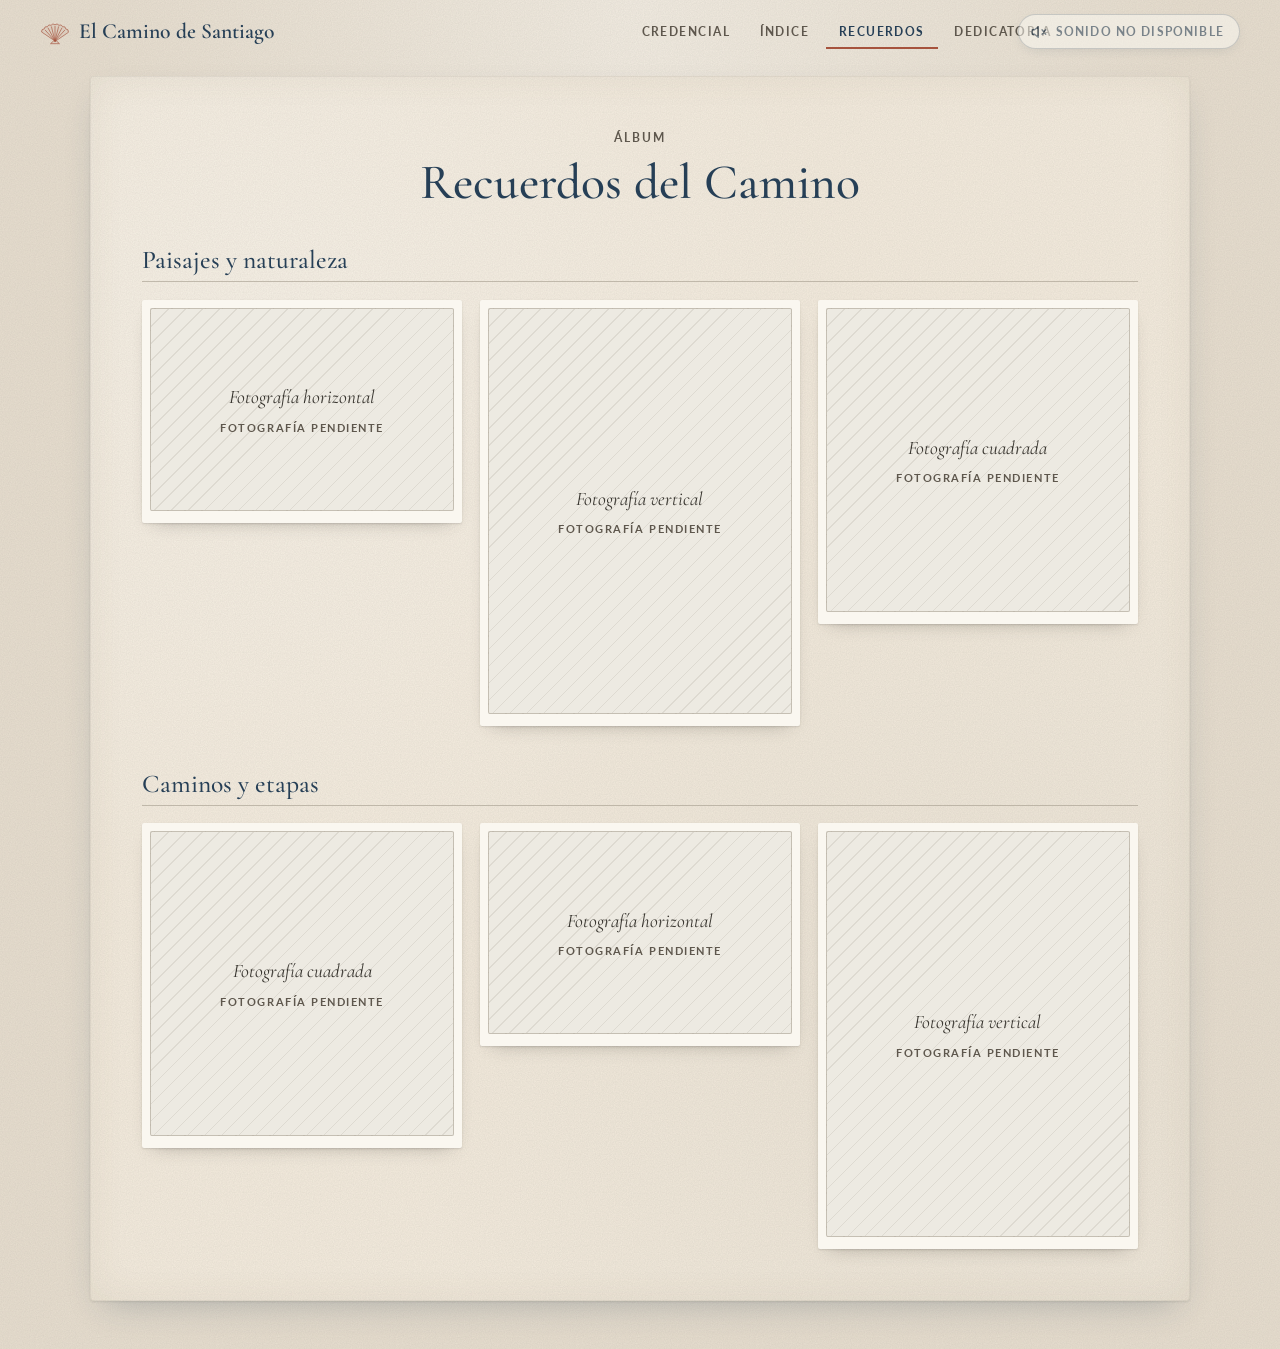
==== commit a4d00ef9: "Ajustes min" ====
--- a/album.html
+++ b/album.html
@@ -32,7 +32,7 @@
           <li><a href="credential.html">Credencial</a></li>
           <li><a href="stamp-index.html">Índice</a></li>
           <li><a href="album.html" aria-current="page">Recuerdos</a></li>
-          <li><a href="farewell.html">Despedida</a></li>
+          <li><a href="dedication.html">Dedicatoria</a></li>
         </ul>
       </nav>
     </header>
--- a/css/styles.css
+++ b/css/styles.css
@@ -1306,6 +1306,37 @@
   border-radius: 3px;
 }
 
+/* Stamp layout: stub (placeholder page) */
+
+.layout-stub__head {
+  text-align: center;
+}
+
+.layout-stub__stamp {
+  float: none;
+  margin: 0 auto 1rem;
+  display: block;
+}
+
+.layout-stub__photo {
+  max-width: 520px;
+  margin: 0 auto 1.5rem;
+}
+
+.layout-stub__body {
+  max-width: 42ch;
+  margin: 0 auto;
+  text-align: center;
+  font-family: var(--serif);
+  font-style: italic;
+  color: var(--ink-soft);
+}
+
+.index__item.is-draft .index__status {
+  color: var(--ink-soft);
+  font-weight: 400;
+}
+
 /* Stamp layout: pending */
 
 .layout-pending {
@@ -1523,49 +1554,49 @@
   background: var(--blue);
 }
 
-/* ---------- Farewell ---------- */
-
-.farewell {
+/* ---------- Dedication ---------- */
+
+.dedication {
   max-width: 780px;
   margin: 0 auto;
   padding: clamp(2rem, 6vw, 4rem) clamp(1.25rem, 5vw, 3.5rem);
   text-align: center;
 }
 
-.farewell h1 {
+.dedication h1 {
   font-size: clamp(2.1rem, 5.5vw, 3.2rem);
   font-weight: 500;
 }
 
-.farewell__text {
+.dedication__text {
   max-width: 56ch;
   margin: 1.25rem auto 0;
 }
 
-.farewell__seal {
+.dedication__seal {
   margin: 2.5rem auto 0;
 }
 
-.farewell__stamp {
+.dedication__stamp {
   display: block;
   width: 180px;
   margin: 0 auto 1rem;
   transform: rotate(-6deg);
 }
 
-.farewell__stamp svg {
+.dedication__stamp svg {
   display: block;
   width: 100%;
   height: auto;
 }
 
-.farewell__seal figcaption {
+.dedication__seal figcaption {
   font-family: var(--hand);
   font-size: 1.5rem;
   color: var(--terra);
 }
 
-.farewell__links {
+.dedication__links {
   display: flex;
   flex-wrap: wrap;
   justify-content: center;
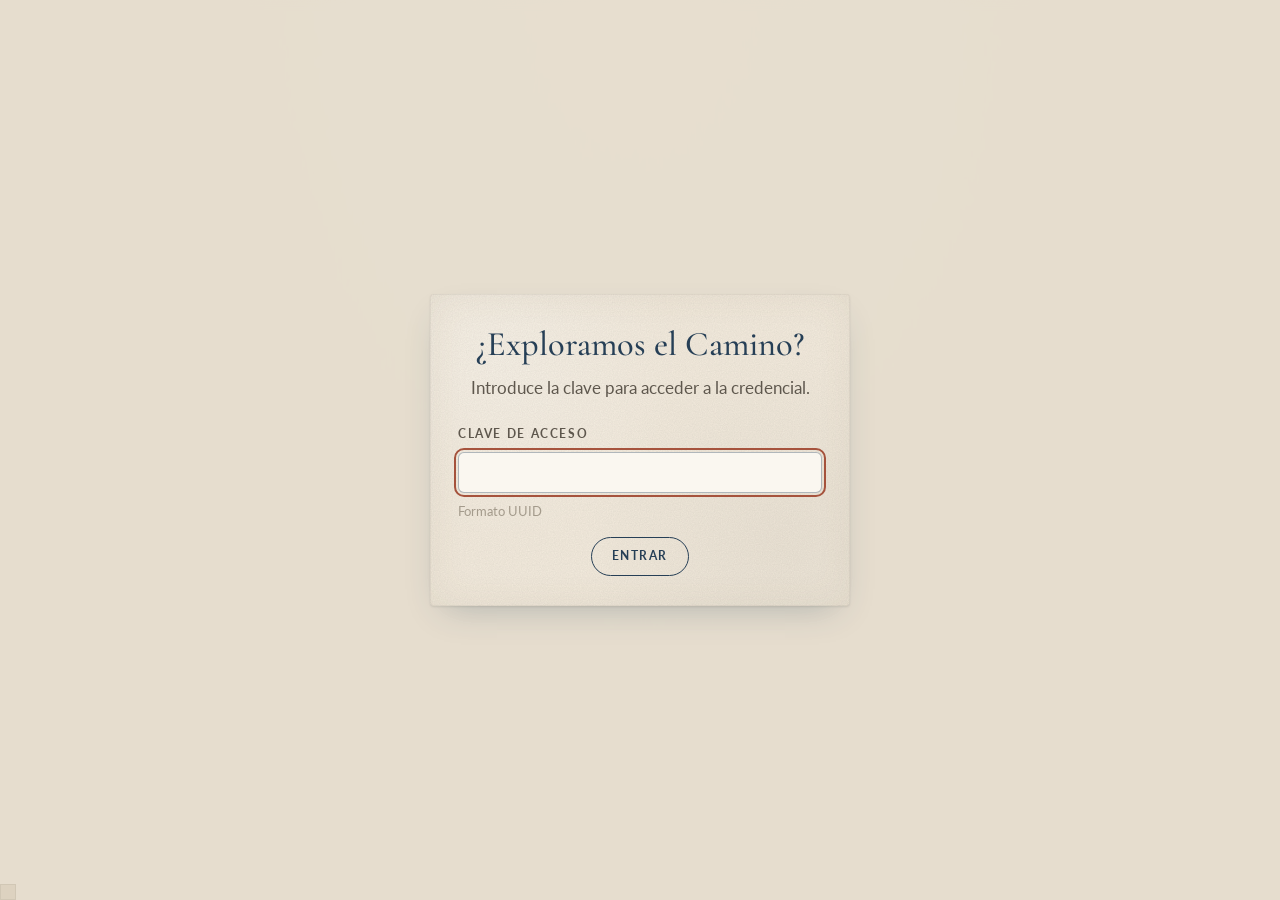
==== commit c99b9248: "Agregar sello 13: símbolo de flecha amarilla" ====
--- a/album.html
+++ b/album.html
@@ -54,6 +54,7 @@
       </dialog>
     </main>
 
+    <script src="js/gate.js" defer></script>
     <script src="js/art.js" defer></script>
     <script src="js/album.js" defer></script>
     <script src="js/content.js" defer></script>
--- a/css/styles.css
+++ b/css/styles.css
@@ -13,6 +13,7 @@
 
   --ink-soft: #5e574d;
   --desk: #e7decf;
+  --desk-exit: #ddd2c0;
   --line: rgba(164, 155, 140, 0.6);
 
   --serif: 'Cormorant Garamond', Georgia, 'Times New Roman', serif;
@@ -1306,6 +1307,122 @@
   border-radius: 3px;
 }
 
+/* Stamp layout: symbol (Símbolos del Camino) */
+
+.layout-symbol__head {
+  text-align: center;
+}
+
+.layout-symbol__head .sheet__stamp {
+  float: none;
+  margin: 0 auto 0.75rem;
+}
+
+.layout-symbol__emblem {
+  width: clamp(112px, 20vw, 156px);
+}
+
+.layout-symbol__index {
+  margin-top: 0.15rem;
+}
+
+.layout-symbol__photo {
+  max-width: min(520px, 100%);
+  margin: 0.85rem auto 0;
+}
+
+.layout-symbol__body {
+  max-width: 46rem;
+  margin: 1.75rem auto 0;
+}
+
+.layout-symbol__desc {
+  margin: 0 0 1.75rem;
+  text-align: center;
+}
+
+.layout-symbol__desc strong {
+  font-weight: 700;
+  color: var(--charcoal);
+}
+
+.layout-symbol__desc .text-blue {
+  color: var(--blue);
+  font-weight: 700;
+}
+
+.layout-symbol__desc .text-terra {
+  color: var(--terra);
+  font-weight: 700;
+}
+
+.layout-symbol__desc .text-marker {
+  color: #9a7b1a;
+  font-weight: 700;
+}
+
+.layout-symbol__question {
+  margin: 0 0 1.75rem;
+  padding: 1.15rem 1.25rem 1.2rem;
+  text-align: center;
+  background: rgba(250, 247, 240, 0.75);
+  border-left: 3px solid var(--olive);
+  border-radius: 0 var(--radius) var(--radius) 0;
+}
+
+.layout-symbol__label {
+  margin: 0 0 0.5rem;
+  font-family: var(--sans);
+  font-size: 0.72rem;
+  font-weight: 700;
+  letter-spacing: 0.16em;
+  text-transform: uppercase;
+  color: var(--ink-soft);
+}
+
+.layout-symbol__question .layout-symbol__prompt {
+  max-width: none;
+  width: 100%;
+}
+
+.layout-symbol__prompt {
+  margin: 0;
+  font-size: 1.35rem;
+  line-height: 1.45;
+  color: var(--blue);
+}
+
+.layout-symbol__quote {
+  margin: 0;
+  padding: 1.25rem 1.5rem 1.1rem;
+  text-align: center;
+  background: var(--ivory);
+  border-radius: var(--radius);
+  box-shadow: inset 0 0 0 1px rgba(164, 155, 140, 0.35);
+}
+
+.layout-symbol__quote blockquote {
+  margin: 0;
+}
+
+.layout-symbol__quote blockquote p {
+  margin: 0;
+  font-family: var(--serif);
+  font-size: clamp(1.2rem, 3.2vw, 1.45rem);
+  font-style: italic;
+  line-height: 1.45;
+  color: var(--charcoal);
+}
+
+.layout-symbol__cite {
+  margin: 0.75rem 0 0;
+  font-size: 0.82rem;
+  font-weight: 700;
+  letter-spacing: 0.1em;
+  text-transform: uppercase;
+  color: var(--terra);
+}
+
 /* Stamp layout: stub (placeholder page) */
 
 .layout-stub__head {
@@ -1604,6 +1721,195 @@
   margin-top: 2.5rem;
 }
 
+/* ---------- Access gate ---------- */
+
+body.is-locked main,
+body.is-locked .site-header,
+body.is-locked .sound-dock {
+  visibility: hidden;
+}
+
+.access-gate {
+  position: fixed;
+  inset: 0;
+  z-index: 20000;
+  display: grid;
+  place-items: center;
+  padding: 1.5rem;
+  background: rgba(231, 222, 207, 0.92);
+  backdrop-filter: blur(4px);
+}
+
+.access-gate__panel {
+  width: min(420px, 100%);
+  padding: 2rem 1.75rem 1.85rem;
+  text-align: center;
+}
+
+.access-gate__title {
+  font-size: clamp(1.75rem, 5vw, 2.15rem);
+  font-weight: 500;
+}
+
+.access-gate__lead {
+  margin: 0.65rem 0 1.35rem;
+  color: var(--ink-soft);
+}
+
+.access-gate__form {
+  display: grid;
+  gap: 0.55rem;
+  text-align: left;
+}
+
+.access-gate__label {
+  font-size: 0.72rem;
+  font-weight: 700;
+  letter-spacing: 0.14em;
+  text-transform: uppercase;
+  color: var(--ink-soft);
+}
+
+.access-gate__input {
+  width: 100%;
+  padding: 0.65rem 0.75rem;
+  font-family: var(--sans);
+  font-size: 0.95rem;
+  color: var(--charcoal);
+  background: var(--ivory);
+  border: 1.5px solid rgba(38, 63, 86, 0.35);
+  border-radius: 6px;
+}
+
+.access-gate__input:focus-visible {
+  outline: 2px solid var(--terra);
+  outline-offset: 2px;
+}
+
+.access-gate__hint {
+  margin: 0;
+  font-size: 0.8rem;
+  color: var(--gray);
+}
+
+.access-gate__submit {
+  margin-top: 0.35rem;
+  justify-self: center;
+}
+
+html:not([data-access='granted']) img {
+  visibility: hidden;
+}
+
+html[data-access='granted'] img {
+  visibility: visible;
+}
+
+.access-exit {
+  position: fixed;
+  bottom: 0;
+  left: 0;
+  z-index: 30000;
+  width: 16px;
+  height: 16px;
+  padding: 0;
+  margin: 0;
+  border: 0;
+  background-color: var(--desk-exit);
+  box-shadow: inset 0 0 0 1px rgba(57, 54, 48, 0.07);
+  cursor: default;
+}
+
+body.page-cover .access-exit {
+  background-color: #d8cdb9;
+}
+
+/* ---------- En camino (denied) ---------- */
+
+.page-en-camino {
+  min-height: 100vh;
+  display: grid;
+  place-items: center;
+  padding: 2rem 1rem 3rem;
+}
+
+.en-camino__card {
+  max-width: 520px;
+  padding: 2rem 1.75rem 2.25rem;
+  text-align: center;
+}
+
+.en-camino__scene {
+  margin: -0.5rem -0.75rem 1.25rem;
+  padding: 0.75rem 0.5rem 0.25rem;
+  color: var(--blue);
+  border-radius: 6px;
+  background: linear-gradient(180deg, rgba(250, 247, 240, 0.55), rgba(243, 235, 221, 0.2));
+  overflow: hidden;
+}
+
+.en-camino__sky {
+  display: block;
+  width: 100%;
+  height: auto;
+}
+
+.en-camino__walker {
+  animation: en-camino-walk 2.2s ease-in-out infinite;
+  transform-origin: 68px 92px;
+}
+
+.en-camino__leg--a {
+  animation: en-camino-leg-a 2.2s ease-in-out infinite;
+  transform-origin: 68px 92px;
+}
+
+.en-camino__leg--b {
+  animation: en-camino-leg-b 2.2s ease-in-out infinite;
+  transform-origin: 68px 92px;
+}
+
+@keyframes en-camino-walk {
+  0%,
+  100% {
+    transform: translateX(0) translateY(0);
+  }
+  50% {
+    transform: translateX(48px) translateY(-2px);
+  }
+}
+
+@keyframes en-camino-leg-a {
+  0%,
+  100% {
+    transform: rotate(8deg);
+  }
+  50% {
+    transform: rotate(-18deg);
+  }
+}
+
+@keyframes en-camino-leg-b {
+  0%,
+  100% {
+    transform: rotate(-14deg);
+  }
+  50% {
+    transform: rotate(12deg);
+  }
+}
+
+.en-camino__text {
+  max-width: 38ch;
+  margin: 0 auto 0.85rem;
+  color: var(--ink-soft);
+}
+
+.en-camino__text--soft {
+  font-size: 0.95rem;
+  color: var(--gray);
+}
+
 /* ---------- Reduced motion ---------- */
 
 @media (prefers-reduced-motion: reduce) {
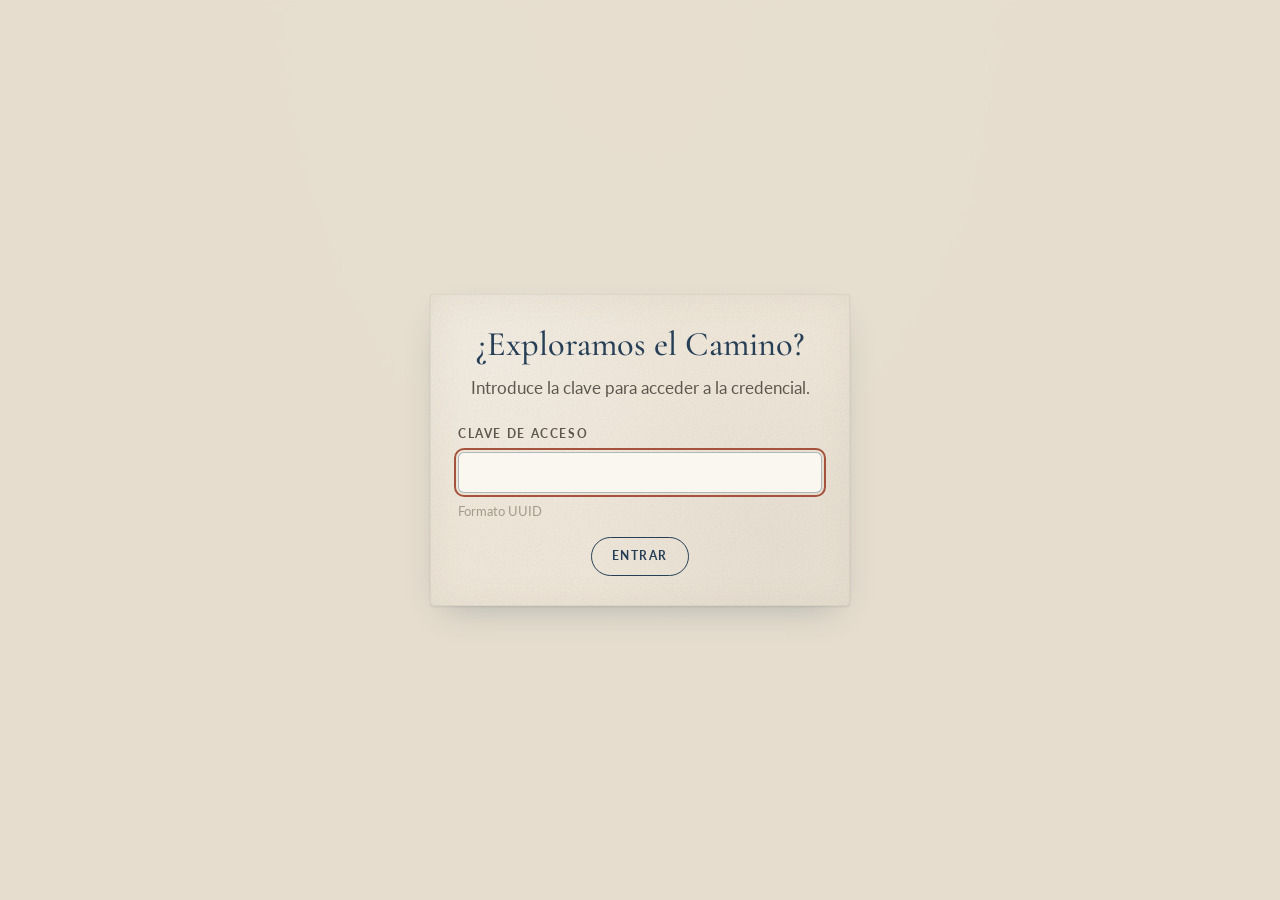
==== commit a10a8241: "Agregar sello día 1" ====
--- a/album.html
+++ b/album.html
@@ -29,8 +29,8 @@
       <a class="brand" href="index.html"><span class="brand__shell" data-art="shell" data-art-label=""></span>El Camino de Santiago</a>
       <nav class="site-nav" aria-label="Principal">
         <ul>
+          <li><a href="stamp-index.html">Índice</a></li>
           <li><a href="credential.html">Credencial</a></li>
-          <li><a href="stamp-index.html">Índice</a></li>
           <li><a href="album.html" aria-current="page">Recuerdos</a></li>
           <li><a href="dedication.html">Dedicatoria</a></li>
         </ul>
--- a/css/styles.css
+++ b/css/styles.css
@@ -13,7 +13,6 @@
 
   --ink-soft: #5e574d;
   --desk: #e7decf;
-  --desk-exit: #ddd2c0;
   --line: rgba(164, 155, 140, 0.6);
 
   --serif: 'Cormorant Garamond', Georgia, 'Times New Roman', serif;
@@ -1211,9 +1210,108 @@
   border-bottom: 1px solid var(--line);
 }
 
-.layout-day__head .sheet__stamp {
-  position: relative;
-  margin-top: -4.5rem;
+.layout-day__route {
+  display: flex;
+  flex-wrap: wrap;
+  align-items: center;
+  justify-content: center;
+  gap: 0.45rem 0.65rem;
+  margin: 0.85rem 0 0;
+  font-family: var(--serif);
+  font-size: clamp(1.15rem, 2.8vw, 1.45rem);
+}
+
+.layout-day__endpoint {
+  font-weight: 600;
+  color: var(--charcoal);
+}
+
+.layout-day__route-arrow {
+  color: var(--terra);
+}
+
+.layout-day__distance {
+  padding: 0.2rem 0.55rem;
+  font-family: var(--sans);
+  font-size: 0.72rem;
+  font-weight: 700;
+  letter-spacing: 0.1em;
+  text-transform: uppercase;
+  color: var(--blue);
+  background: rgba(72, 101, 135, 0.1);
+  border-radius: 999px;
+}
+
+.layout-day__story h2 {
+  margin-bottom: 0.85rem;
+  font-size: 1.6rem;
+}
+
+.layout-day__highlights-grid {
+  display: grid;
+  gap: 1.25rem;
+  margin-top: 1.75rem;
+}
+
+@media (min-width: 560px) {
+  .layout-day__highlights-grid {
+    grid-template-columns: 1fr 1fr;
+    gap: 1.1rem;
+  }
+}
+
+.layout-day__highlights {
+  padding: 1rem 1.1rem 1.05rem;
+  border-radius: var(--radius);
+}
+
+.layout-day__highlights--good {
+  background: rgba(107, 124, 86, 0.1);
+  border-left: 3px solid var(--olive);
+}
+
+.layout-day__highlights--rough {
+  background: rgba(164, 87, 63, 0.08);
+  border-left: 3px solid var(--terra);
+}
+
+.layout-day__highlights h3 {
+  margin: 0 0 0.65rem;
+  font-family: var(--sans);
+  font-size: 0.72rem;
+  font-weight: 700;
+  letter-spacing: 0.14em;
+  text-transform: uppercase;
+  color: var(--ink-soft);
+}
+
+.layout-day__highlights ul {
+  margin: 0;
+  padding-left: 1.1rem;
+  font-size: 0.98rem;
+  line-height: 1.45;
+}
+
+.layout-day__highlights li + li {
+  margin-top: 0.35rem;
+}
+
+.layout-day__main .moments {
+  margin-top: 1.75rem;
+}
+
+.layout-day__label {
+  margin: 0 0 0.55rem;
+  font-family: var(--sans);
+  font-size: 0.72rem;
+  font-weight: 700;
+  letter-spacing: 0.14em;
+  text-transform: uppercase;
+  color: var(--ink-soft);
+}
+
+.layout-day__map {
+  margin-bottom: 1.5rem;
 }
 
 .layout-day__body {
@@ -1313,22 +1411,8 @@
   text-align: center;
 }
 
-.layout-symbol__head .sheet__stamp {
-  float: none;
-  margin: 0 auto 0.75rem;
-}
-
-.layout-symbol__emblem {
-  width: clamp(112px, 20vw, 156px);
-}
-
 .layout-symbol__index {
   margin-top: 0.15rem;
-}
-
-.layout-symbol__photo {
-  max-width: min(520px, 100%);
-  margin: 0.85rem auto 0;
 }
 
 .layout-symbol__body {
@@ -1423,6 +1507,150 @@
   color: var(--terra);
 }
 
+/* Stamp layout: experience (Experiencias) */
+
+.layout-experience__head {
+  text-align: center;
+  margin-bottom: 0.25rem;
+}
+
+.layout-experience__intro {
+  max-width: 46rem;
+  margin: 0 auto 1.75rem;
+  text-align: center;
+}
+
+.layout-experience__list {
+  display: flex;
+  flex-direction: column;
+  gap: 2.5rem;
+}
+
+.layout-experience__item {
+  padding-top: 2.25rem;
+  border-top: 1px solid rgba(164, 155, 140, 0.35);
+}
+
+.layout-experience__item:first-child {
+  padding-top: 0;
+  border-top: none;
+}
+
+.layout-experience__item-title {
+  margin: 0 0 1.25rem;
+  font-family: var(--serif);
+  font-size: clamp(1.45rem, 3.5vw, 1.85rem);
+  font-weight: 500;
+  text-align: center;
+  color: var(--charcoal);
+}
+
+.layout-experience__date {
+  margin: -0.65rem 0 1.15rem;
+  font-size: 0.8rem;
+  font-weight: 700;
+  letter-spacing: 0.14em;
+  text-transform: uppercase;
+  text-align: center;
+  color: var(--terra);
+}
+
+.layout-experience__badge {
+  display: table;
+  margin: 0 auto 1.35rem;
+  padding: 0.35rem 0.95rem;
+  font-family: var(--sans);
+  font-size: 0.7rem;
+  font-weight: 700;
+  letter-spacing: 0.14em;
+  text-transform: uppercase;
+  color: var(--blue);
+  background: rgba(72, 101, 135, 0.08);
+  border: 1px solid rgba(72, 101, 135, 0.22);
+  border-radius: 999px;
+}
+
+.layout-experience__grid {
+  display: grid;
+  gap: 2rem;
+}
+
+@media (min-width: 820px) {
+  .layout-experience__grid {
+    grid-template-columns: minmax(0, 5fr) minmax(0, 7fr);
+    align-items: start;
+    gap: 2.75rem;
+  }
+}
+
+.layout-experience__photo {
+  max-width: 100%;
+}
+
+.layout-experience__moment {
+  margin: 1rem 0 0;
+  padding: 0.65rem 0.85rem;
+  font-size: 1.2rem;
+  line-height: 1.4;
+  text-align: center;
+  color: var(--blue);
+  background: rgba(250, 247, 240, 0.85);
+  border-radius: var(--radius);
+  box-shadow: inset 0 0 0 1px rgba(164, 155, 140, 0.28);
+}
+
+.layout-experience__story .prose {
+  margin-top: 0.5rem;
+}
+
+.layout-experience__desc {
+  margin: 0;
+}
+
+.layout-experience__senses {
+  display: flex;
+  flex-wrap: wrap;
+  gap: 0.45rem;
+  margin: 1.5rem 0 0;
+  padding: 0;
+  list-style: none;
+}
+
+.layout-experience__senses li {
+  padding: 0.28rem 0.65rem;
+  font-size: 0.78rem;
+  font-weight: 600;
+  letter-spacing: 0.06em;
+  color: var(--olive);
+  background: rgba(107, 124, 86, 0.1);
+  border-radius: 4px;
+}
+
+.layout-experience__keepsake {
+  margin-top: 1.75rem;
+  padding: 1.1rem 1.2rem 1.15rem;
+  background: rgba(250, 247, 240, 0.75);
+  border-left: 3px solid var(--terra);
+  border-radius: 0 var(--radius) var(--radius) 0;
+}
+
+.layout-experience__label {
+  margin: 0 0 0.45rem;
+  font-family: var(--sans);
+  font-size: 0.72rem;
+  font-weight: 700;
+  letter-spacing: 0.16em;
+  text-transform: uppercase;
+  color: var(--ink-soft);
+}
+
+.layout-experience__takeaway {
+  margin: 0;
+  font-size: 1.35rem;
+  line-height: 1.45;
+  color: var(--charcoal);
+}
+
 /* Stamp layout: stub (placeholder page) */
 
 .layout-stub__head {
@@ -1449,9 +1677,13 @@
   color: var(--ink-soft);
 }
 
+.index__item.is-draft,
+.is-draft .index__num,
+.is-draft .index__title,
 .index__item.is-draft .index__status {
   color: var(--ink-soft);
   font-weight: 400;
+  cursor: default;
 }
 
 /* Stamp layout: pending */
@@ -1511,11 +1743,38 @@
   }
 }
 
-.photo img,
-.photo__ph {
+.photo:not(.photo--fit) img,
+.photo:not(.photo--fit) .photo__ph {
   width: 100%;
   aspect-ratio: var(--ratio);
   object-fit: cover;
+  border-radius: 2px;
+}
+
+.photo--fit {
+  width: fit-content;
+  max-width: min(270px, 80vw);
+  margin-inline: auto;
+}
+
+.photo--fit > img {
+  display: block;
+  width: auto;
+  height: auto;
+  max-width: min(270px, 80vw);
+  max-height: 220px;
+  border-radius: 2px;
+}
+
+.layout-symbol__head .photo.layout-symbol__photo {
+  margin-top: 1rem;
+}
+
+.photo--fit > .photo__ph {
+  width: auto;
+  min-width: 12rem;
+  max-width: min(270px, 80vw);
+  aspect-ratio: auto;
   border-radius: 2px;
 }
 
@@ -1805,23 +2064,16 @@
   visibility: visible;
 }
 
-.access-exit {
-  position: fixed;
-  bottom: 0;
-  left: 0;
-  z-index: 30000;
-  width: 16px;
-  height: 16px;
-  padding: 0;
-  margin: 0;
-  border: 0;
-  background-color: var(--desk-exit);
-  box-shadow: inset 0 0 0 1px rgba(57, 54, 48, 0.07);
-  cursor: default;
-}
-
-body.page-cover .access-exit {
-  background-color: #d8cdb9;
+.page-logout {
+  min-height: 100vh;
+  display: grid;
+  place-items: center;
+}
+
+.logout__text {
+  margin: 0;
+  font-size: 0.95rem;
+  color: var(--ink-soft);
 }
 
 /* ---------- En camino (denied) ---------- */
